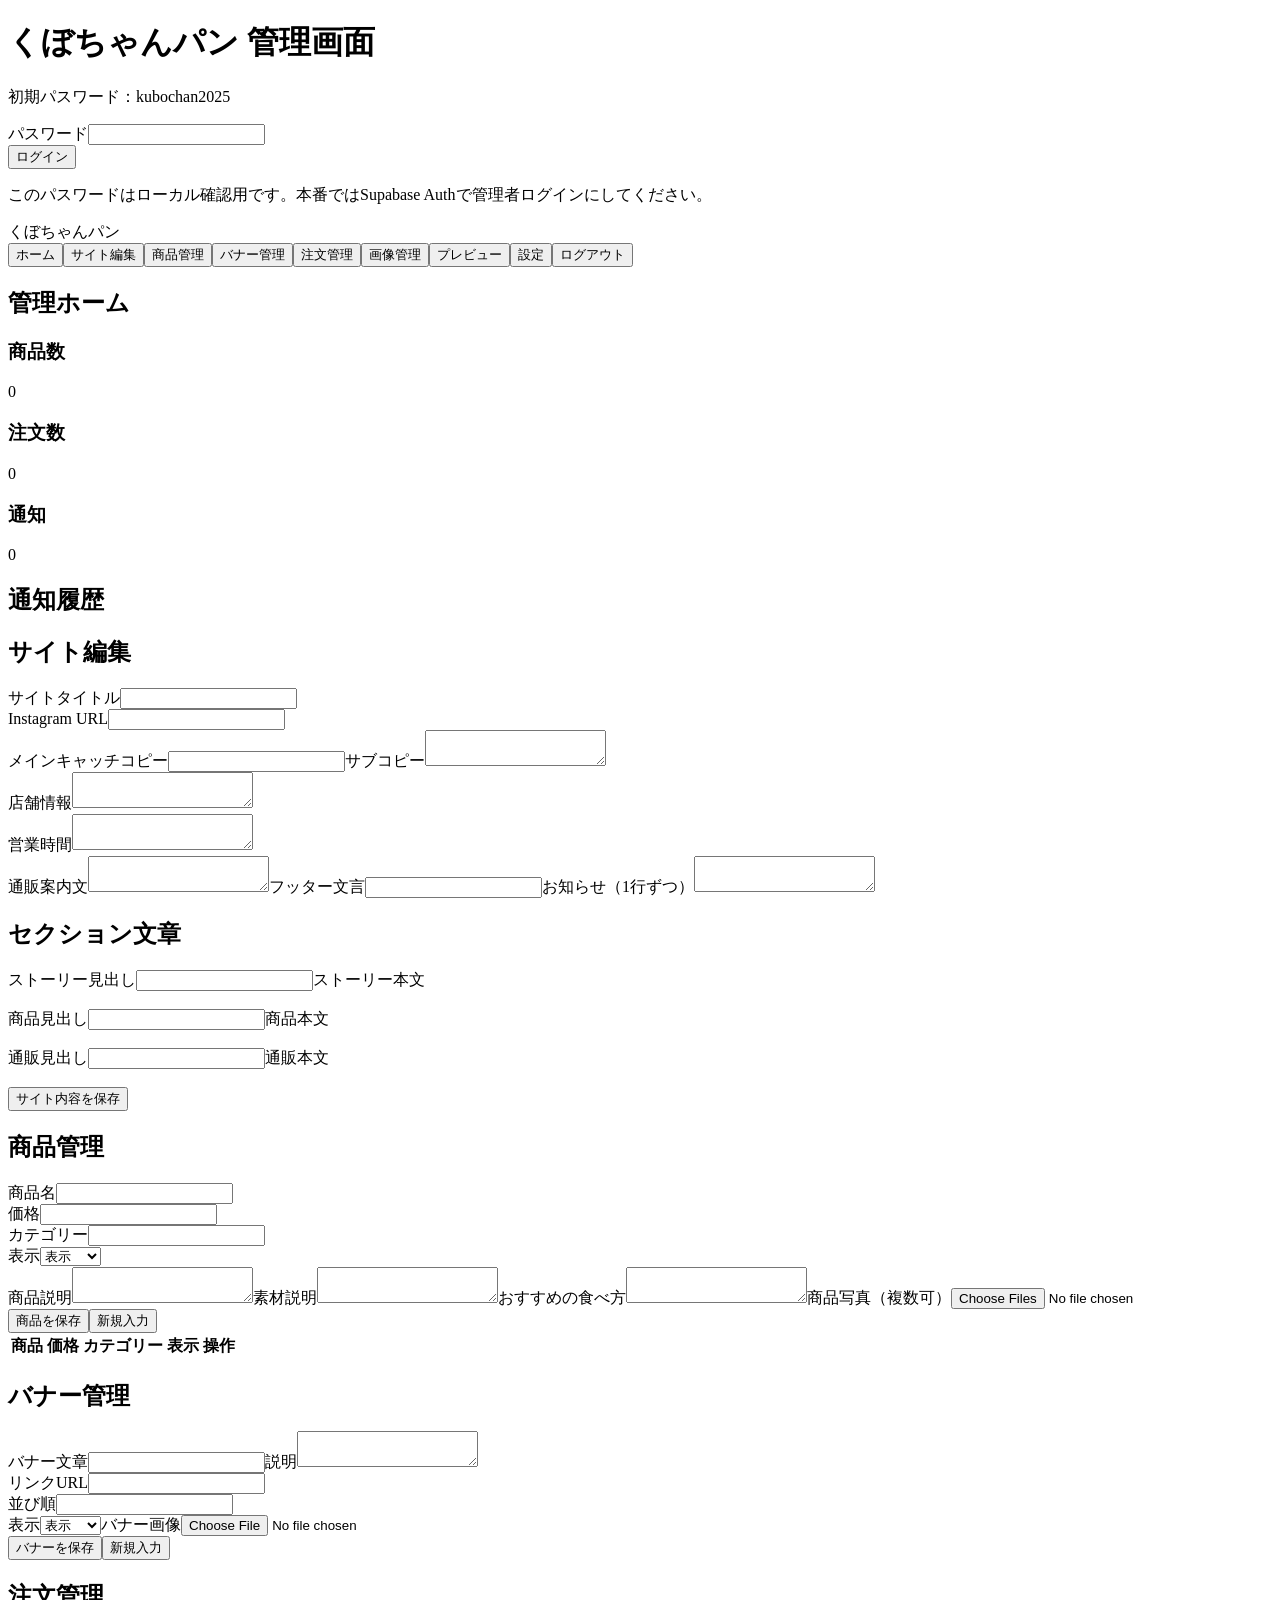
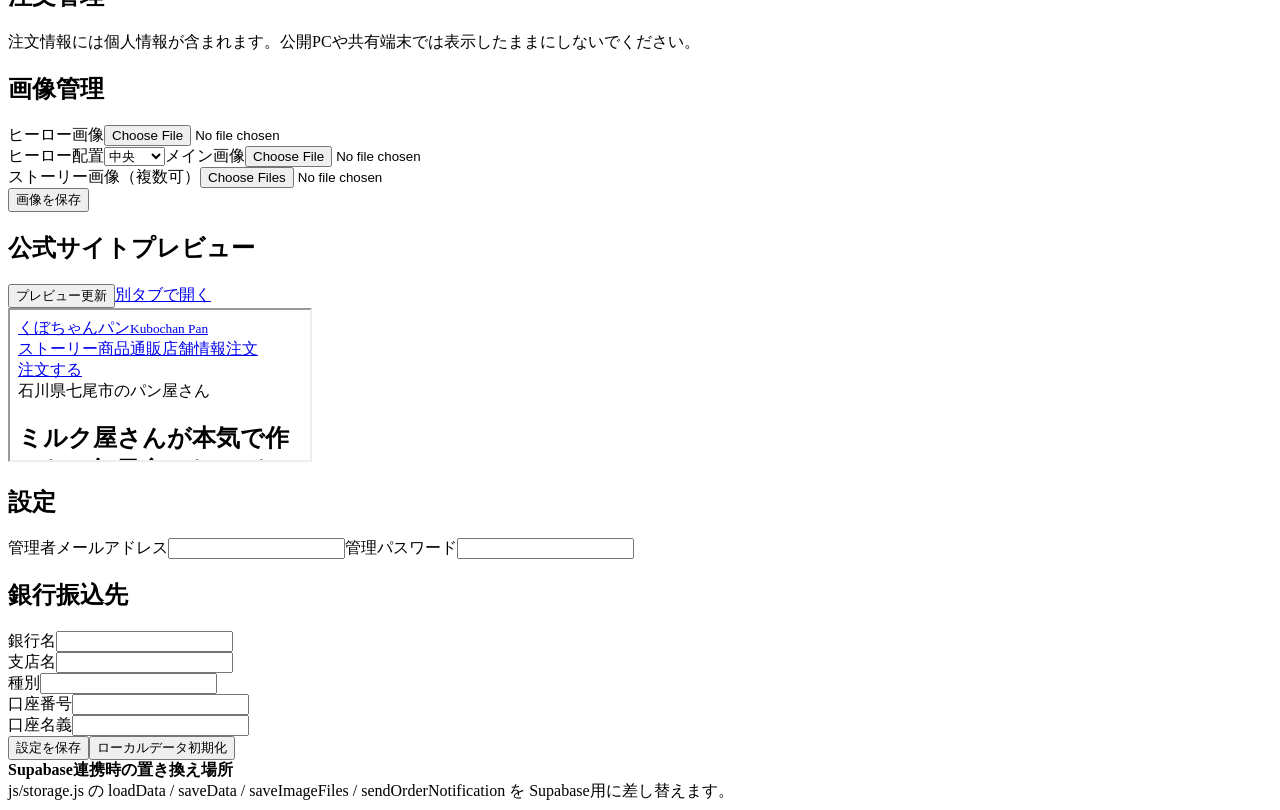
==== admin.html @ f81ec3a8 "Add files via upload" ====
<!doctype html><html lang="ja"><head><meta charset="utf-8"><meta name="viewport" content="width=device-width,initial-scale=1"><title>管理画面｜くぼちゃんパン</title><link rel="stylesheet" href="css/style.css"></head><body class="admin-body"><div class="login" id="login"><div class="login-box"><h1>くぼちゃんパン 管理画面</h1><p class="muted">初期パスワード：kubochan2025</p><label>パスワード</label><input id="login-pw" type="password"><div class="toolbar"><button class="btn" id="login-btn">ログイン</button></div><p class="privacy-note">このパスワードはローカル確認用です。本番ではSupabase Authで管理者ログインにしてください。</p></div></div><div class="admin-layout hidden" id="app"><aside class="sidebar"><div class="side-title">くぼちゃんパン</div><button class="side-btn active" data-page="dashboard">ホーム</button><button class="side-btn" data-page="site">サイト編集</button><button class="side-btn" data-page="products">商品管理</button><button class="side-btn" data-page="banners">バナー管理</button><button class="side-btn" data-page="orders">注文管理</button><button class="side-btn" data-page="images">画像管理</button><button class="side-btn" data-page="preview">プレビュー</button><button class="side-btn" data-page="settings">設定</button><button class="side-btn" id="logout">ログアウト</button></aside><main class="admin-main"><section class="admin-page active" id="page-dashboard"><h1>管理ホーム</h1><div class="grid"><div class="card"><h3>商品数</h3><p class="price" id="stat-products">0</p></div><div class="card"><h3>注文数</h3><p class="price" id="stat-orders">0</p></div><div class="card"><h3>通知</h3><p class="price" id="stat-notices">0</p></div></div><div class="card"><h2>通知履歴</h2><div id="notification-list"></div></div></section><section class="admin-page" id="page-site"><h1>サイト編集</h1><div class="form-card"><div class="two"><div><label>サイトタイトル</label><input id="site-title"></div><div><label>Instagram URL</label><input id="instagram-url"></div></div><label>メインキャッチコピー</label><input id="catchcopy"><label>サブコピー</label><textarea id="subcopy"></textarea><div class="two"><div><label>店舗情報</label><textarea id="store-info"></textarea></div><div><label>営業時間</label><textarea id="business-hours"></textarea></div></div><label>通販案内文</label><textarea id="shop-guide"></textarea><label>フッター文言</label><input id="footer-text"><label>お知らせ（1行ずつ）</label><textarea id="notices"></textarea><h2>セクション文章</h2><label>ストーリー見出し</label><input id="story-title"><label>ストーリー本文</label><div id="story-editor-tools" class="editor-toolbar"></div><div id="story-body" class="editor" contenteditable="true"></div><label>商品見出し</label><input id="product-title"><label>商品本文</label><div id="product-editor-tools" class="editor-toolbar"></div><div id="product-body" class="editor" contenteditable="true"></div><label>通販見出し</label><input id="shop-title"><label>通販本文</label><div id="shop-editor-tools" class="editor-toolbar"></div><div id="shop-body" class="editor" contenteditable="true"></div><div class="toolbar"><button class="btn ok" id="save-site">サイト内容を保存</button></div></div></section><section class="admin-page" id="page-products"><h1>商品管理</h1><div class="form-card"><input type="hidden" id="product-id"><div class="two"><div><label>商品名</label><input id="product-name"></div><div><label>価格</label><input id="product-price" type="number"></div></div><div class="two"><div><label>カテゴリー</label><input id="product-category"></div><div><label>表示</label><select id="product-visible"><option value="true">表示</option><option value="false">非表示</option></select></div></div><label>商品説明</label><textarea id="product-description"></textarea><label>素材説明</label><textarea id="product-material"></textarea><label>おすすめの食べ方</label><textarea id="product-recommend"></textarea><label>商品写真（複数可）</label><input id="product-images" type="file" accept="image/*" multiple><div class="thumbs" id="product-thumbs"></div><div class="toolbar"><button class="btn ok" id="save-product">商品を保存</button><button class="btn sub" id="new-product">新規入力</button></div></div><div class="card table-card"><table class="table"><thead><tr><th>商品</th><th>価格</th><th>カテゴリー</th><th>表示</th><th>操作</th></tr></thead><tbody id="product-table"></tbody></table></div></section><section class="admin-page" id="page-banners"><h1>バナー管理</h1><div class="form-card"><input type="hidden" id="banner-id"><label>バナー文章</label><input id="banner-title"><label>説明</label><textarea id="banner-text"></textarea><div class="two"><div><label>リンクURL</label><input id="banner-url"></div><div><label>並び順</label><input id="banner-order" type="number"></div></div><label>表示</label><select id="banner-visible"><option value="true">表示</option><option value="false">非表示</option></select><label>バナー画像</label><input id="banner-image" type="file" accept="image/*"><div class="thumbs" id="banner-thumb"></div><div class="toolbar"><button class="btn ok" id="save-banner">バナーを保存</button><button class="btn sub" id="new-banner">新規入力</button></div></div><div id="banner-table"></div></section><section class="admin-page" id="page-orders"><h1>注文管理</h1><div class="privacy-note">注文情報には個人情報が含まれます。公開PCや共有端末では表示したままにしないでください。</div><div id="order-list"></div></section><section class="admin-page" id="page-images"><h1>画像管理</h1><div class="form-card"><label>ヒーロー画像</label><input id="hero-image-file" type="file" accept="image/*"><div class="thumbs" id="hero-thumb"></div><label>ヒーロー配置</label><select id="hero-position"><option value="center">中央</option><option value="top">上寄せ</option><option value="bottom">下寄せ</option></select><label>メイン画像</label><input id="main-image-file" type="file" accept="image/*"><div class="thumbs" id="main-thumb"></div><label>ストーリー画像（複数可）</label><input id="story-images-file" type="file" accept="image/*" multiple><div class="thumbs" id="story-thumbs"></div><div class="toolbar"><button class="btn ok" id="save-images">画像を保存</button></div></div></section><section class="admin-page" id="page-preview"><h1>公式サイトプレビュー</h1><div class="toolbar"><button class="btn" id="refresh-preview">プレビュー更新</button><a class="btn sub" href="index.html" target="_blank">別タブで開く</a></div><iframe class="preview-frame" id="preview-frame" src="index.html"></iframe></section><section class="admin-page" id="page-settings"><h1>設定</h1><div class="form-card"><label>管理者メールアドレス</label><input id="admin-email" type="email"><label>管理パスワード</label><input id="admin-password"><h2>銀行振込先</h2><div class="two"><div><label>銀行名</label><input id="bank-name"></div><div><label>支店名</label><input id="branch-name"></div></div><div class="two"><div><label>種別</label><input id="account-type"></div><div><label>口座番号</label><input id="account-number"></div></div><label>口座名義</label><input id="account-name"><div class="toolbar"><button class="btn ok" id="save-settings">設定を保存</button><button class="btn danger" id="reset-data">ローカルデータ初期化</button></div><div class="privacy-note"><strong>Supabase連携時の置き換え場所</strong><br>js/storage.js の loadData / saveData / saveImageFiles / sendOrderNotification を Supabase用に差し替えます。</div></div></section></main></div><script src="js/storage.js"></script><script src="js/admin.js"></script></body></html>
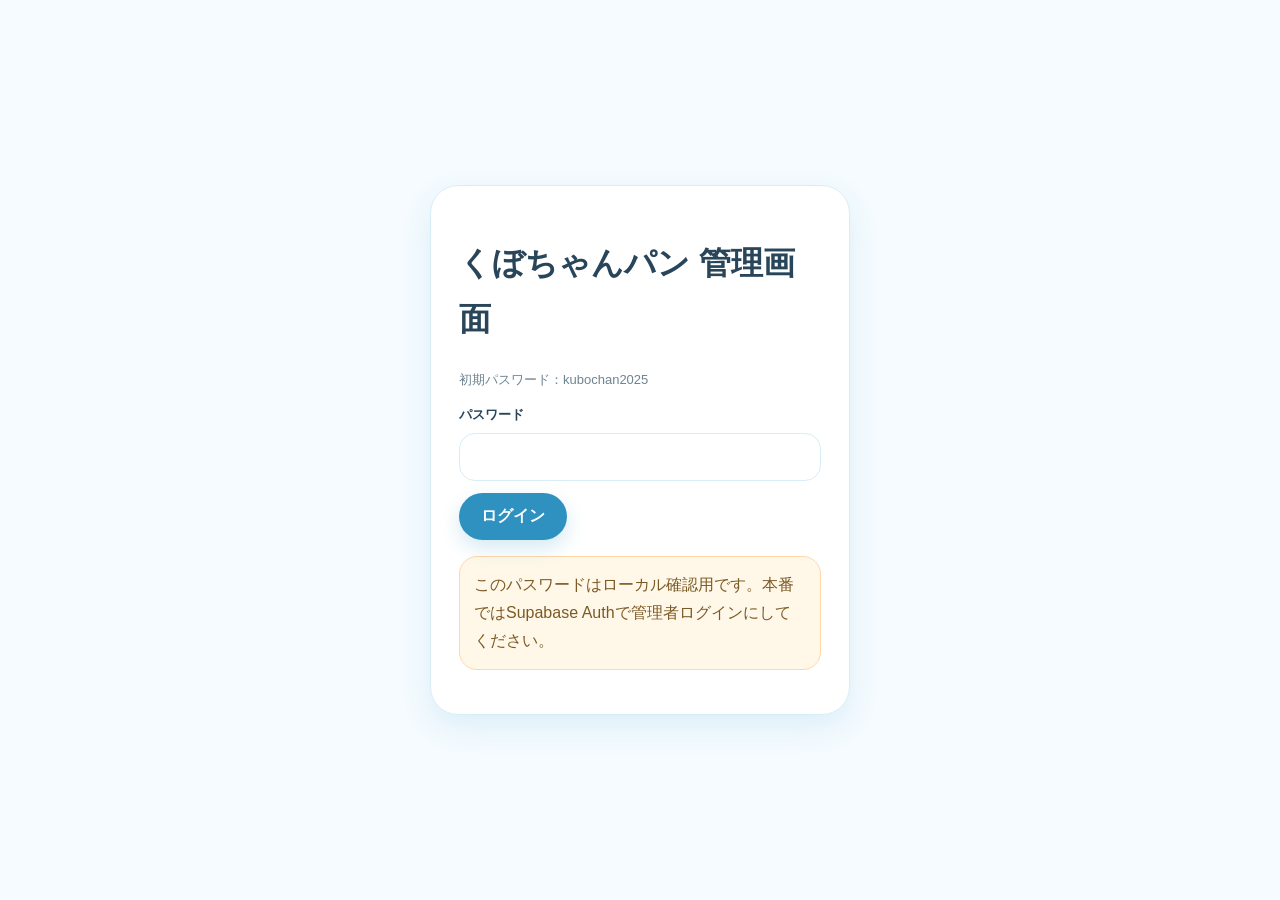
==== commit 4f1d3668: "Add files via upload" ====
--- a/admin.html
+++ b/admin.html
@@ -1 +1 @@
-<!doctype html><html lang="ja"><head><meta charset="utf-8"><meta name="viewport" content="width=device-width,initial-scale=1"><title>管理画面｜くぼちゃんパン</title><link rel="stylesheet" href="css/style.css"></head><body class="admin-body"><div class="login" id="login"><div class="login-box"><h1>くぼちゃんパン 管理画面</h1><p class="muted">初期パスワード：kubochan2025</p><label>パスワード</label><input id="login-pw" type="password"><div class="toolbar"><button class="btn" id="login-btn">ログイン</button></div><p class="privacy-note">このパスワードはローカル確認用です。本番ではSupabase Authで管理者ログインにしてください。</p></div></div><div class="admin-layout hidden" id="app"><aside class="sidebar"><div class="side-title">くぼちゃんパン</div><button class="side-btn active" data-page="dashboard">ホーム</button><button class="side-btn" data-page="site">サイト編集</button><button class="side-btn" data-page="products">商品管理</button><button class="side-btn" data-page="banners">バナー管理</button><button class="side-btn" data-page="orders">注文管理</button><button class="side-btn" data-page="images">画像管理</button><button class="side-btn" data-page="preview">プレビュー</button><button class="side-btn" data-page="settings">設定</button><button class="side-btn" id="logout">ログアウト</button></aside><main class="admin-main"><section class="admin-page active" id="page-dashboard"><h1>管理ホーム</h1><div class="grid"><div class="card"><h3>商品数</h3><p class="price" id="stat-products">0</p></div><div class="card"><h3>注文数</h3><p class="price" id="stat-orders">0</p></div><div class="card"><h3>通知</h3><p class="price" id="stat-notices">0</p></div></div><div class="card"><h2>通知履歴</h2><div id="notification-list"></div></div></section><section class="admin-page" id="page-site"><h1>サイト編集</h1><div class="form-card"><div class="two"><div><label>サイトタイトル</label><input id="site-title"></div><div><label>Instagram URL</label><input id="instagram-url"></div></div><label>メインキャッチコピー</label><input id="catchcopy"><label>サブコピー</label><textarea id="subcopy"></textarea><div class="two"><div><label>店舗情報</label><textarea id="store-info"></textarea></div><div><label>営業時間</label><textarea id="business-hours"></textarea></div></div><label>通販案内文</label><textarea id="shop-guide"></textarea><label>フッター文言</label><input id="footer-text"><label>お知らせ（1行ずつ）</label><textarea id="notices"></textarea><h2>セクション文章</h2><label>ストーリー見出し</label><input id="story-title"><label>ストーリー本文</label><div id="story-editor-tools" class="editor-toolbar"></div><div id="story-body" class="editor" contenteditable="true"></div><label>商品見出し</label><input id="product-title"><label>商品本文</label><div id="product-editor-tools" class="editor-toolbar"></div><div id="product-body" class="editor" contenteditable="true"></div><label>通販見出し</label><input id="shop-title"><label>通販本文</label><div id="shop-editor-tools" class="editor-toolbar"></div><div id="shop-body" class="editor" contenteditable="true"></div><div class="toolbar"><button class="btn ok" id="save-site">サイト内容を保存</button></div></div></section><section class="admin-page" id="page-products"><h1>商品管理</h1><div class="form-card"><input type="hidden" id="product-id"><div class="two"><div><label>商品名</label><input id="product-name"></div><div><label>価格</label><input id="product-price" type="number"></div></div><div class="two"><div><label>カテゴリー</label><input id="product-category"></div><div><label>表示</label><select id="product-visible"><option value="true">表示</option><option value="false">非表示</option></select></div></div><label>商品説明</label><textarea id="product-description"></textarea><label>素材説明</label><textarea id="product-material"></textarea><label>おすすめの食べ方</label><textarea id="product-recommend"></textarea><label>商品写真（複数可）</label><input id="product-images" type="file" accept="image/*" multiple><div class="thumbs" id="product-thumbs"></div><div class="toolbar"><button class="btn ok" id="save-product">商品を保存</button><button class="btn sub" id="new-product">新規入力</button></div></div><div class="card table-card"><table class="table"><thead><tr><th>商品</th><th>価格</th><th>カテゴリー</th><th>表示</th><th>操作</th></tr></thead><tbody id="product-table"></tbody></table></div></section><section class="admin-page" id="page-banners"><h1>バナー管理</h1><div class="form-card"><input type="hidden" id="banner-id"><label>バナー文章</label><input id="banner-title"><label>説明</label><textarea id="banner-text"></textarea><div class="two"><div><label>リンクURL</label><input id="banner-url"></div><div><label>並び順</label><input id="banner-order" type="number"></div></div><label>表示</label><select id="banner-visible"><option value="true">表示</option><option value="false">非表示</option></select><label>バナー画像</label><input id="banner-image" type="file" accept="image/*"><div class="thumbs" id="banner-thumb"></div><div class="toolbar"><button class="btn ok" id="save-banner">バナーを保存</button><button class="btn sub" id="new-banner">新規入力</button></div></div><div id="banner-table"></div></section><section class="admin-page" id="page-orders"><h1>注文管理</h1><div class="privacy-note">注文情報には個人情報が含まれます。公開PCや共有端末では表示したままにしないでください。</div><div id="order-list"></div></section><section class="admin-page" id="page-images"><h1>画像管理</h1><div class="form-card"><label>ヒーロー画像</label><input id="hero-image-file" type="file" accept="image/*"><div class="thumbs" id="hero-thumb"></div><label>ヒーロー配置</label><select id="hero-position"><option value="center">中央</option><option value="top">上寄せ</option><option value="bottom">下寄せ</option></select><label>メイン画像</label><input id="main-image-file" type="file" accept="image/*"><div class="thumbs" id="main-thumb"></div><label>ストーリー画像（複数可）</label><input id="story-images-file" type="file" accept="image/*" multiple><div class="thumbs" id="story-thumbs"></div><div class="toolbar"><button class="btn ok" id="save-images">画像を保存</button></div></div></section><section class="admin-page" id="page-preview"><h1>公式サイトプレビュー</h1><div class="toolbar"><button class="btn" id="refresh-preview">プレビュー更新</button><a class="btn sub" href="index.html" target="_blank">別タブで開く</a></div><iframe class="preview-frame" id="preview-frame" src="index.html"></iframe></section><section class="admin-page" id="page-settings"><h1>設定</h1><div class="form-card"><label>管理者メールアドレス</label><input id="admin-email" type="email"><label>管理パスワード</label><input id="admin-password"><h2>銀行振込先</h2><div class="two"><div><label>銀行名</label><input id="bank-name"></div><div><label>支店名</label><input id="branch-name"></div></div><div class="two"><div><label>種別</label><input id="account-type"></div><div><label>口座番号</label><input id="account-number"></div></div><label>口座名義</label><input id="account-name"><div class="toolbar"><button class="btn ok" id="save-settings">設定を保存</button><button class="btn danger" id="reset-data">ローカルデータ初期化</button></div><div class="privacy-note"><strong>Supabase連携時の置き換え場所</strong><br>js/storage.js の loadData / saveData / saveImageFiles / sendOrderNotification を Supabase用に差し替えます。</div></div></section></main></div><script src="js/storage.js"></script><script src="js/admin.js"></script></body></html>
+<!doctype html><html lang="ja"><head><meta charset="utf-8"><meta name="viewport" content="width=device-width,initial-scale=1"><title>管理画面｜くぼちゃんパン</title><link rel="stylesheet" href="style.css"></head><body class="admin-body"><div class="login" id="login"><div class="login-box"><h1>くぼちゃんパン 管理画面</h1><p class="muted">初期パスワード：kubochan2025</p><label>パスワード</label><input id="login-pw" type="password"><div class="toolbar"><button class="btn" id="login-btn">ログイン</button></div><p class="privacy-note">このパスワードはローカル確認用です。本番ではSupabase Authで管理者ログインにしてください。</p></div></div><div class="admin-layout hidden" id="app"><aside class="sidebar"><div class="side-title">くぼちゃんパン</div><button class="side-btn active" data-page="dashboard">ホーム</button><button class="side-btn" data-page="site">サイト編集</button><button class="side-btn" data-page="products">商品管理</button><button class="side-btn" data-page="banners">バナー管理</button><button class="side-btn" data-page="orders">注文管理</button><button class="side-btn" data-page="images">画像管理</button><button class="side-btn" data-page="preview">プレビュー</button><button class="side-btn" data-page="settings">設定</button><button class="side-btn" id="logout">ログアウト</button></aside><main class="admin-main"><section class="admin-page active" id="page-dashboard"><h1>管理ホーム</h1><div class="grid"><div class="card"><h3>商品数</h3><p class="price" id="stat-products">0</p></div><div class="card"><h3>注文数</h3><p class="price" id="stat-orders">0</p></div><div class="card"><h3>通知</h3><p class="price" id="stat-notices">0</p></div></div><div class="card"><h2>通知履歴</h2><div id="notification-list"></div></div></section><section class="admin-page" id="page-site"><h1>サイト編集</h1><div class="form-card"><div class="two"><div><label>サイトタイトル</label><input id="site-title"></div><div><label>Instagram URL</label><input id="instagram-url"></div></div><label>メインキャッチコピー</label><input id="catchcopy"><label>サブコピー</label><textarea id="subcopy"></textarea><div class="two"><div><label>店舗情報</label><textarea id="store-info"></textarea></div><div><label>営業時間</label><textarea id="business-hours"></textarea></div></div><label>通販案内文</label><textarea id="shop-guide"></textarea><label>フッター文言</label><input id="footer-text"><label>お知らせ（1行ずつ）</label><textarea id="notices"></textarea><h2>セクション文章</h2><label>ストーリー見出し</label><input id="story-title"><label>ストーリー本文</label><div id="story-editor-tools" class="editor-toolbar"></div><div id="story-body" class="editor" contenteditable="true"></div><label>商品見出し</label><input id="product-title"><label>商品本文</label><div id="product-editor-tools" class="editor-toolbar"></div><div id="product-body" class="editor" contenteditable="true"></div><label>通販見出し</label><input id="shop-title"><label>通販本文</label><div id="shop-editor-tools" class="editor-toolbar"></div><div id="shop-body" class="editor" contenteditable="true"></div><div class="toolbar"><button class="btn ok" id="save-site">サイト内容を保存</button></div></div></section><section class="admin-page" id="page-products"><h1>商品管理</h1><div class="form-card"><input type="hidden" id="product-id"><div class="two"><div><label>商品名</label><input id="product-name"></div><div><label>価格</label><input id="product-price" type="number"></div></div><div class="two"><div><label>カテゴリー</label><input id="product-category"></div><div><label>表示</label><select id="product-visible"><option value="true">表示</option><option value="false">非表示</option></select></div></div><label>商品説明</label><textarea id="product-description"></textarea><label>素材説明</label><textarea id="product-material"></textarea><label>おすすめの食べ方</label><textarea id="product-recommend"></textarea><label>商品写真（複数可）</label><input id="product-images" type="file" accept="image/*" multiple><div class="thumbs" id="product-thumbs"></div><div class="toolbar"><button class="btn ok" id="save-product">商品を保存</button><button class="btn sub" id="new-product">新規入力</button></div></div><div class="card table-card"><table class="table"><thead><tr><th>商品</th><th>価格</th><th>カテゴリー</th><th>表示</th><th>操作</th></tr></thead><tbody id="product-table"></tbody></table></div></section><section class="admin-page" id="page-banners"><h1>バナー管理</h1><div class="form-card"><input type="hidden" id="banner-id"><label>バナー文章</label><input id="banner-title"><label>説明</label><textarea id="banner-text"></textarea><div class="two"><div><label>リンクURL</label><input id="banner-url"></div><div><label>並び順</label><input id="banner-order" type="number"></div></div><label>表示</label><select id="banner-visible"><option value="true">表示</option><option value="false">非表示</option></select><label>バナー画像</label><input id="banner-image" type="file" accept="image/*"><div class="thumbs" id="banner-thumb"></div><div class="toolbar"><button class="btn ok" id="save-banner">バナーを保存</button><button class="btn sub" id="new-banner">新規入力</button></div></div><div id="banner-table"></div></section><section class="admin-page" id="page-orders"><h1>注文管理</h1><div class="privacy-note">注文情報には個人情報が含まれます。公開PCや共有端末では表示したままにしないでください。</div><div id="order-list"></div></section><section class="admin-page" id="page-images"><h1>画像管理</h1><div class="form-card"><label>ヒーロー画像</label><input id="hero-image-file" type="file" accept="image/*"><div class="thumbs" id="hero-thumb"></div><label>ヒーロー配置</label><select id="hero-position"><option value="center">中央</option><option value="top">上寄せ</option><option value="bottom">下寄せ</option></select><label>メイン画像</label><input id="main-image-file" type="file" accept="image/*"><div class="thumbs" id="main-thumb"></div><label>ストーリー画像（複数可）</label><input id="story-images-file" type="file" accept="image/*" multiple><div class="thumbs" id="story-thumbs"></div><div class="toolbar"><button class="btn ok" id="save-images">画像を保存</button></div></div></section><section class="admin-page" id="page-preview"><h1>公式サイトプレビュー</h1><div class="toolbar"><button class="btn" id="refresh-preview">プレビュー更新</button><a class="btn sub" href="index.html" target="_blank">別タブで開く</a></div><iframe class="preview-frame" id="preview-frame" src="index.html"></iframe></section><section class="admin-page" id="page-settings"><h1>設定</h1><div class="form-card"><label>管理者メールアドレス</label><input id="admin-email" type="email"><label>管理パスワード</label><input id="admin-password"><h2>銀行振込先</h2><div class="two"><div><label>銀行名</label><input id="bank-name"></div><div><label>支店名</label><input id="branch-name"></div></div><div class="two"><div><label>種別</label><input id="account-type"></div><div><label>口座番号</label><input id="account-number"></div></div><label>口座名義</label><input id="account-name"><div class="toolbar"><button class="btn ok" id="save-settings">設定を保存</button><button class="btn danger" id="reset-data">ローカルデータ初期化</button></div><div class="privacy-note"><strong>Supabase連携時の置き換え場所</strong><br>storage.js の loadData / saveData / saveImageFiles / sendOrderNotification を Supabase用に差し替えます。</div></div></section></main></div><script src="storage.js"></script><script src="admin.js"></script></body></html>
--- a/style.css
+++ b/style.css
@@ -0,0 +1,3 @@
+:root{
+  --white:#fff;--sky:#cdeeff;--sky2:#7dcced;--sky3:#2f91bf;--cream:#fff7e8;--beige:#f6ead7;--text:#28455a;--muted:#6d8492;--line:#d8eef7;--danger:#e85d75;--ok:#42a878;--shadow:0 12px 30px rgba(47,145,191,.12);--r:18px;--r2:28px;--max:1120px;--side:clamp(16px,4vw,44px);--font:-apple-system,BlinkMacSystemFont,'Hiragino Sans','Yu Gothic','Noto Sans JP',sans-serif;--serif:'Shippori Mincho B1',serif}
+*{box-sizing:border-box}body{margin:0;font-family:var(--font);color:var(--text);background:linear-gradient(180deg,#f3fbff,#fff);line-height:1.75}a{text-decoration:none;color:inherit}img{max-width:100%;display:block}button,input,select,textarea{font-family:inherit;font-size:16px}button{cursor:pointer;border:0}.container{max-width:var(--max);margin:auto;padding:0 var(--side)}.header{position:sticky;top:0;z-index:20;background:rgba(255,255,255,.92);backdrop-filter:blur(10px);border-bottom:1px solid var(--line)}.header-inner{max-width:var(--max);margin:auto;padding:12px var(--side);display:flex;align-items:center;justify-content:space-between;gap:16px}.logo{font-weight:900;color:var(--sky3);line-height:1.1}.logo small{display:block;color:var(--muted);font-size:11px;letter-spacing:.08em}.nav{display:flex;gap:18px;font-weight:700;font-size:14px;color:var(--muted)}.nav a:hover{color:var(--sky3)}.btn{display:inline-flex;align-items:center;justify-content:center;gap:6px;padding:13px 22px;border-radius:999px;background:var(--sky3);color:white;font-weight:900;box-shadow:0 8px 20px rgba(47,145,191,.2)}.btn.sub{background:#fff;color:var(--sky3);border:2px solid var(--sky2);box-shadow:none}.btn.soft{background:var(--cream);color:var(--text);box-shadow:none}.hero{position:relative;overflow:hidden;background:linear-gradient(135deg,#e8f8ff 0%,#fff8ec 100%);padding:86px 0 70px}.hero-grid{display:grid;grid-template-columns:1.05fr .95fr;gap:36px;align-items:center}.badge{display:inline-block;background:#fff;border:1px solid var(--line);border-radius:999px;padding:6px 14px;color:var(--sky3);font-weight:900;font-size:13px}.hero h1{font-family:var(--serif);font-size:clamp(30px,5vw,56px);line-height:1.25;margin:18px 0;color:#213e52}.lead{font-size:clamp(16px,2vw,19px);color:var(--muted);max-width:650px}.hero-img,.image-card{background:#fff;border:1px solid var(--line);border-radius:var(--r2);min-height:260px;box-shadow:var(--shadow);overflow:hidden;display:flex;align-items:center;justify-content:center;color:var(--muted);text-align:center}.hero-img img,.image-card img{width:100%;height:100%;object-fit:cover}.section{padding:70px 0}.section.alt{background:#f6fbfe}.section-title{font-family:var(--serif);font-size:clamp(24px,3vw,38px);margin:0 0 14px}.rich{color:var(--muted)}.rich p{margin:0 0 1em}.grid{display:grid;grid-template-columns:repeat(3,1fr);gap:18px}.card{background:#fff;border:1px solid var(--line);border-radius:var(--r2);padding:22px;box-shadow:var(--shadow)}.product-card{overflow:hidden;padding:0}.product-img{height:190px;background:linear-gradient(135deg,#e4f6ff,#fff6e8);display:flex;align-items:center;justify-content:center;color:var(--muted)}.product-img img{width:100%;height:100%;object-fit:cover}.product-body{padding:18px}.price{font-weight:900;color:var(--sky3);font-size:20px}.pill{display:inline-block;padding:4px 10px;border-radius:999px;background:var(--sky);color:var(--sky3);font-size:12px;font-weight:900}.banner-card{display:grid;grid-template-columns:160px 1fr auto;gap:18px;align-items:center}.banner-img{height:90px;border-radius:16px;background:var(--cream);overflow:hidden;display:flex;align-items:center;justify-content:center;color:var(--muted)}.notice{background:#fff;border-left:5px solid var(--sky2);padding:14px 16px;border-radius:14px;margin:8px 0}.footer{background:#23475e;color:#eaf8ff;padding:42px var(--side);text-align:center}.form-card{background:#fff;border:1px solid var(--line);border-radius:var(--r2);padding:22px;box-shadow:var(--shadow);margin:18px 0}label{display:block;font-weight:800;color:var(--text);font-size:13px;margin:12px 0 6px}input,select,textarea{width:100%;border:1.5px solid var(--line);border-radius:16px;padding:14px 15px;background:#fff;color:var(--text)}textarea{min-height:110px;resize:vertical}input:focus,select:focus,textarea:focus{outline:none;border-color:var(--sky3);box-shadow:0 0 0 4px rgba(47,145,191,.12)}.two{display:grid;grid-template-columns:1fr 1fr;gap:14px}.steps{display:grid;grid-template-columns:repeat(3,1fr);gap:10px;margin:18px 0}.step{background:#fff;border:1px solid var(--line);border-radius:16px;padding:12px;text-align:center;font-weight:900;color:var(--muted)}.step.active{background:var(--sky3);color:#fff}.cart-line,.order-line{display:grid;grid-template-columns:1fr auto auto;gap:10px;align-items:center;padding:12px 0;border-bottom:1px solid var(--line)}.qty{display:flex;align-items:center;gap:6px}.qty button,.mini-btn{background:var(--sky);color:var(--sky3);border-radius:12px;padding:8px 10px;font-weight:900}.total-box{background:var(--cream);border-radius:18px;padding:16px;font-size:18px;font-weight:900}.admin-body{background:#f5fbff}.admin-layout{display:grid;grid-template-columns:240px 1fr;min-height:100vh}.sidebar{background:linear-gradient(180deg,#2589b8,#7dcced);color:white;padding:20px;position:sticky;top:0;height:100vh}.side-title{font-weight:900;font-size:19px;margin-bottom:18px}.side-btn{display:block;width:100%;text-align:left;background:rgba(255,255,255,.13);color:white;margin:7px 0;padding:11px 12px;border-radius:14px;font-weight:800}.side-btn.active{background:#fff;color:var(--sky3)}.admin-main{padding:24px;max-width:1180px}.admin-page{display:none}.admin-page.active{display:block}.toolbar{display:flex;gap:8px;flex-wrap:wrap;margin:12px 0}.table-card{overflow:auto}.table{width:100%;border-collapse:collapse;background:#fff}.table th,.table td{border-bottom:1px solid var(--line);padding:10px;text-align:left;vertical-align:top}.table th{color:var(--sky3);font-size:13px}.editor-toolbar{display:flex;gap:6px;flex-wrap:wrap;background:#f0f9ff;border:1px solid var(--line);border-radius:14px;padding:8px;margin-bottom:8px}.editor-toolbar button,.editor-toolbar select,.editor-toolbar input{width:auto;padding:8px 10px;border-radius:10px}.editor{min-height:150px;border:1.5px solid var(--line);border-radius:16px;padding:14px;background:white}.thumbs{display:flex;gap:8px;flex-wrap:wrap;margin-top:8px}.thumb{position:relative;width:90px;height:90px;border-radius:14px;overflow:hidden;background:#eef8fd;border:1px solid var(--line)}.thumb img{width:100%;height:100%;object-fit:cover}.thumb button{position:absolute;top:4px;right:4px;background:var(--danger);color:#fff;border-radius:50%;width:24px;height:24px}.preview-frame{width:100%;height:70vh;border:1px solid var(--line);border-radius:20px;background:white}.login{min-height:100vh;display:flex;align-items:center;justify-content:center;padding:20px}.login-box{width:min(420px,100%);background:#fff;border-radius:28px;padding:28px;box-shadow:var(--shadow);border:1px solid var(--line)}.hidden{display:none!important}.danger{background:var(--danger)!important}.ok{background:var(--ok)!important}.muted{color:var(--muted);font-size:13px}.privacy-note{border:1px solid #ffd7a8;background:#fff8e8;border-radius:18px;padding:14px;color:#7b5a25}.mobile-only{display:none}@media(max-width:820px){.hero-grid,.grid,.two,.admin-layout{grid-template-columns:1fr}.nav{display:none}.banner-card{grid-template-columns:1fr}.sidebar{height:auto;position:static}.admin-main{padding:14px}.steps{grid-template-columns:1fr}.cart-line{grid-template-columns:1fr}.mobile-only{display:block}.hero{padding-top:44px}}
